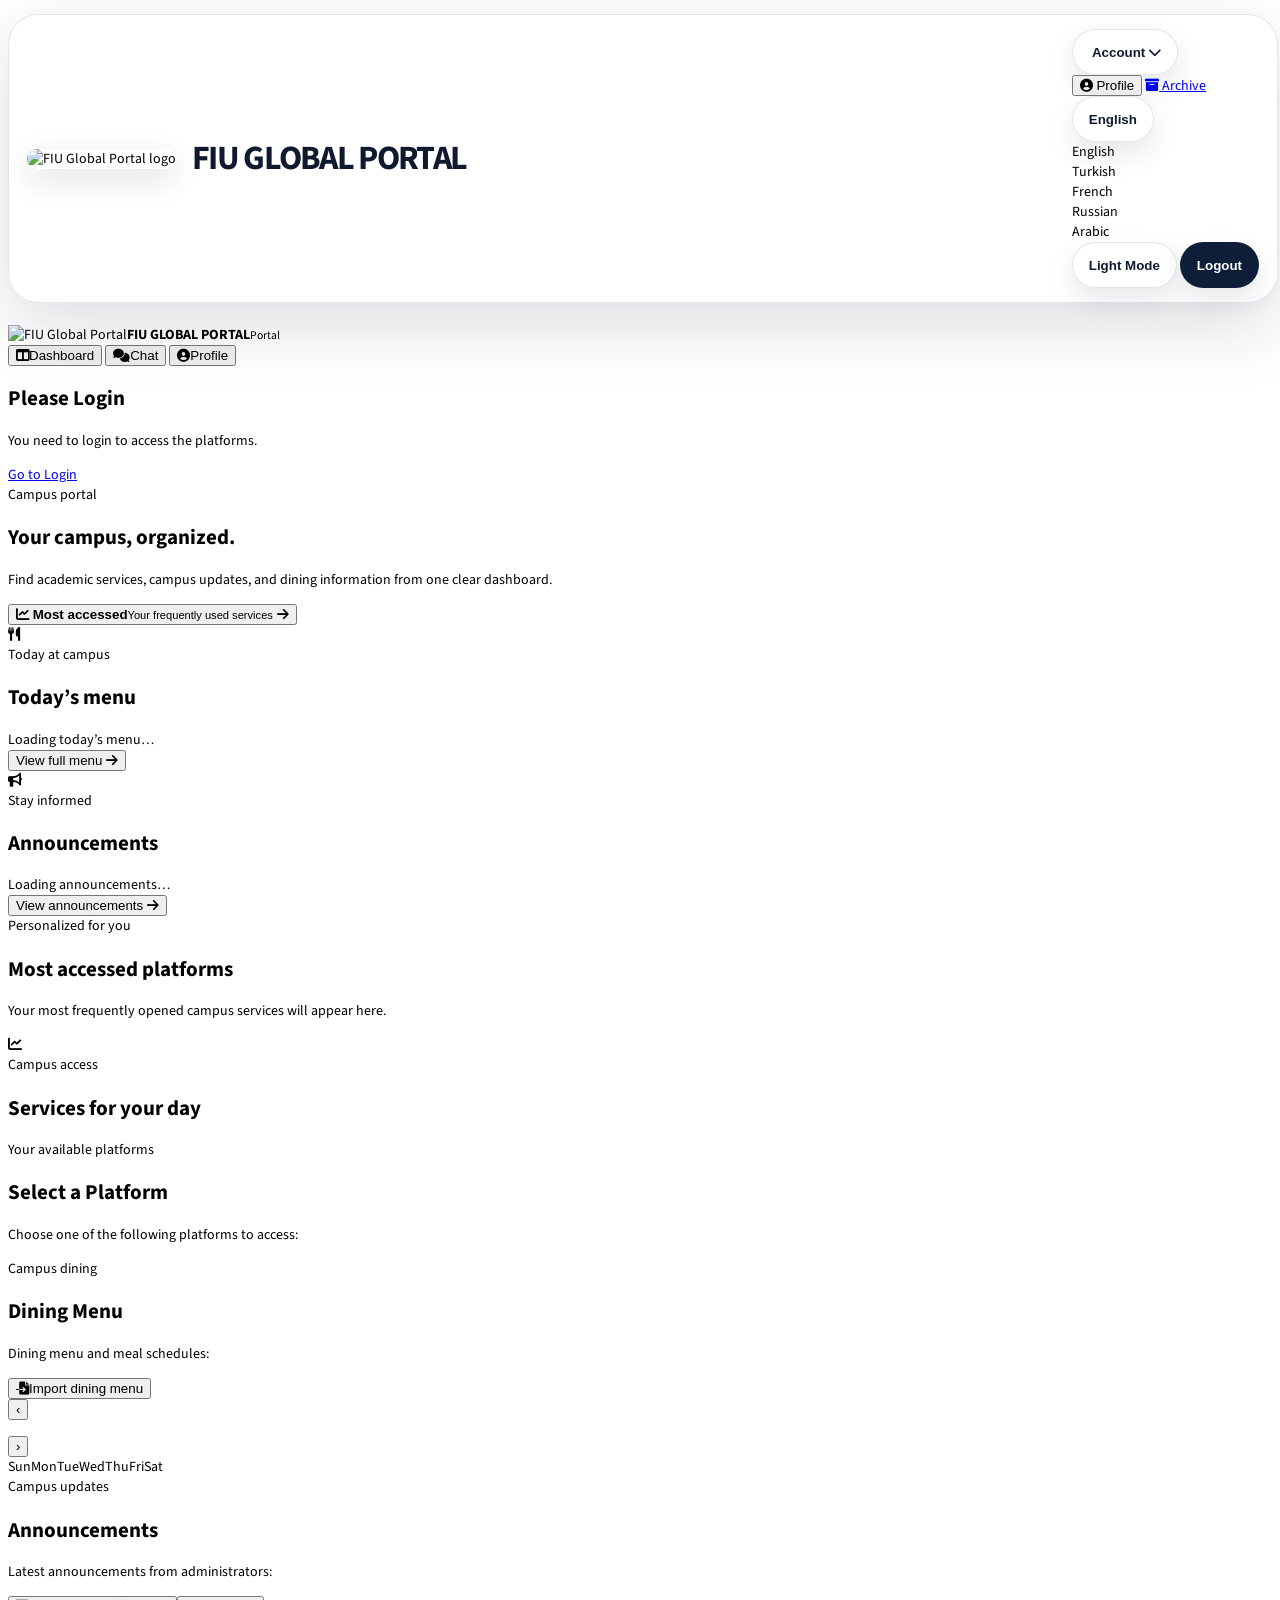
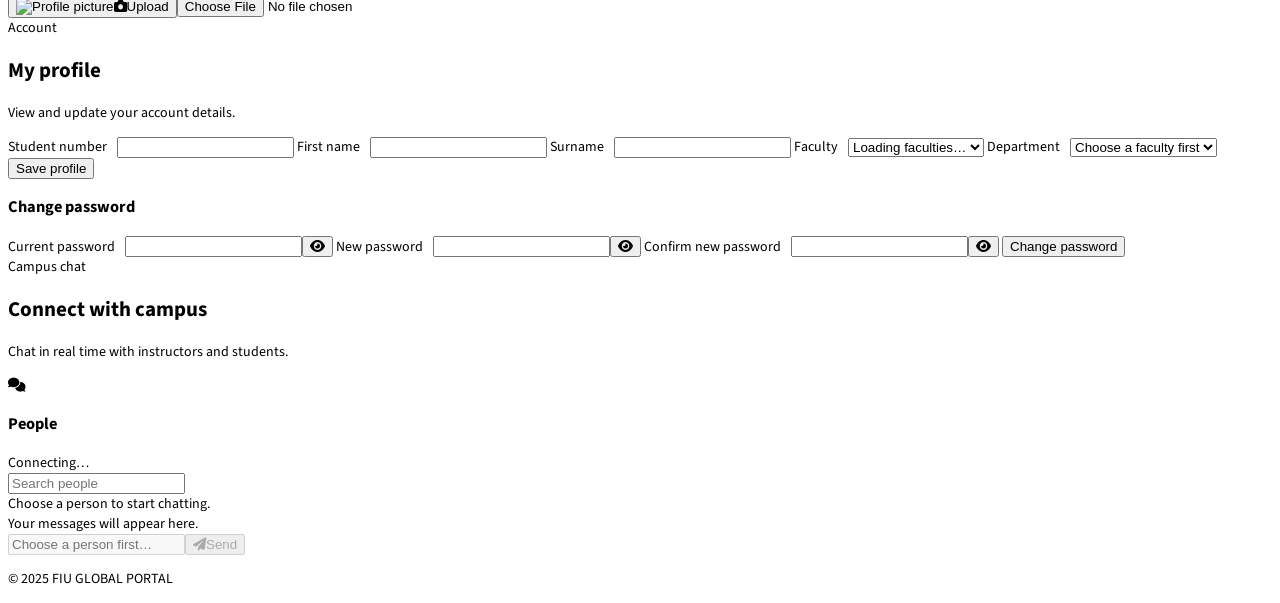
==== wwwroot/index.html @ 045e78ce "Initial public release" ====
<!DOCTYPE html>
<html lang="en">
<head>
    <meta charset="UTF-8">
    <meta name="viewport" content="width=device-width, initial-scale=1">
    <title>FIU GLOBAL PORTAL</title>
    <link rel="icon" type="image/png" href="/img/fiu9-mark2.png?v=1">
    <link rel="preconnect" href="https://fonts.googleapis.com">
    <link rel="preconnect" href="https://fonts.gstatic.com" crossorigin>
    <link href="https://fonts.googleapis.com/css2?family=Manrope:wght@500;600;700;800&family=Source+Sans+3:wght@400;500;600;700&display=swap" rel="stylesheet">
    <script>
        (() => {
            const path = window.location.pathname.toLowerCase().replace(/\/+$/, '');
            const match = path.match(/\/(?:student|instructor)_dashboard(?:\/([^/]+))?$/);
            document.documentElement.dataset.portalView = match?.[1] || 'dashboard';
        })();
    </script>
    <link rel="stylesheet" href="/css/styles.css?v=93">
    <link rel="stylesheet" href="/css/portal-theme.css?v=2">
    <link rel="stylesheet" href="/css/i18n.css?v=1">
    <link rel="stylesheet" href="https://cdnjs.cloudflare.com/ajax/libs/font-awesome/6.0.0/css/all.min.css">
    <style>
        body.user-portal { font-family: "Source Sans 3", "Segoe UI", sans-serif; font-size: 14px; }
        body.user-portal .fa,
        body.user-portal .fas,
        body.user-portal .fa-solid,
        body.user-portal .far,
        body.user-portal .fa-regular,
        body.user-portal .fab,
        body.user-portal .fa-brands {
            font-family: "Font Awesome 6 Free" !important;
        }
        body.user-portal .fab,
        body.user-portal .fa-brands { font-family: "Font Awesome 6 Brands" !important; }
        body.user-portal .fa,
        body.user-portal .fas,
        body.user-portal .fa-solid { font-weight: 900 !important; }
        body.user-portal .far,
        body.user-portal .fa-regular { font-weight: 400 !important; }
        .platform-section-group, .archive-container { display: grid; gap: 16px; }
        .platform-section-title { margin: 8px 0 0; color: #142850; }
        .platform-section-grid { display: grid; grid-template-columns: repeat(auto-fit, minmax(230px, 1fr)); gap: 16px; }
        .archive-block { display: grid; gap: 10px; }
        .archive-row { width: 100%; border: 1px solid rgba(20,40,80,.12); border-radius: 14px; background: rgba(255,255,255,.86); padding: 14px 16px; display: flex; justify-content: space-between; gap: 12px; text-align: left; color: inherit; }
        body.user-portal header {
            position: sticky;
            top: 14px;
            z-index: 40;
            width: min(1420px, calc(100% - 32px));
            margin: 14px auto 22px;
            padding: 14px 18px;
            border: 1px solid rgba(20,40,80,.12);
            border-radius: 30px;
            background: rgba(255,255,255,.84);
            box-shadow: 0 24px 70px rgba(15,30,56,.14);
            backdrop-filter: blur(18px);
            display: flex;
            align-items: center;
            gap: 16px;
        }
        body.user-portal .logo img { border-radius: 16px; box-shadow: 0 10px 30px rgba(15,30,56,.14); }
        body.user-portal .header-title-section { flex: 1; }
        body.user-portal .header-title-section h1 { margin: 0; font-size: clamp(22px, 3vw, 34px); letter-spacing: -.05em; color: #101a2f; }
        body.user-portal #username { color: #66728a; font-weight: 800; }
        body.user-portal .header-right { display: flex; align-items: center; gap: 12px; }
        body.user-portal .notification-btn,
        body.user-portal .user-dropdown-btn,
        body.user-portal .language-btn,
        body.user-portal .theme-btn,
        body.user-portal .btn-logout,
        body.user-portal #super-admin-entry {
            min-height: 46px;
            border-radius: 999px;
            border: 1px solid rgba(20,40,80,.12);
            padding: 0 16px;
            background: rgba(255,255,255,.76);
            color: #101a2f;
            font-weight: 900;
            box-shadow: 0 12px 28px rgba(15,30,56,.1);
        }
        body.user-portal input[type="checkbox"] { width: 18px; height: 18px; accent-color: #1c3c73; }
        body.user-portal label { display: inline-flex; align-items: center; gap: 10px; }
        body.user-portal .btn-logout { background: #0f1e38; color: #fff; }
        body.user-portal .user-dropdown-content { gap: 10px; }
        body.dark-mode.user-portal header { background: rgba(10,20,38,.86); border-color: rgba(255,255,255,.12); }
        body.dark-mode.user-portal,
        body.dark-mode.user-portal p,
        body.dark-mode.user-portal span,
        body.dark-mode.user-portal strong,
        body.dark-mode.user-portal small,
        body.dark-mode.user-portal h2,
        body.dark-mode.user-portal h3,
        body.dark-mode.user-portal h4,
        body.dark-mode.user-portal a,
        body.dark-mode.user-portal .header-title-section h1,
        body.dark-mode.user-portal .language-btn,
        body.dark-mode.user-portal .theme-btn,
        body.dark-mode.user-portal #super-admin-entry,
        body.dark-mode.user-portal .notification-btn { color: #eef4ff; background: rgba(255,255,255,.08); }
        @media (max-width: 860px) {
            body.user-portal header { position: static; flex-wrap: wrap; }
            body.user-portal .header-right,
            body.user-portal .user-dropdown-content { flex-wrap: wrap; justify-content: flex-start; }
        }
    </style>
    <link rel="stylesheet" href="/css/design-fixes.css?v=39">
    <link rel="stylesheet" href="/css/dashboard-refined.css?v=5">
    <link rel="stylesheet" href="/css/portal-upgrades.css?v=6">
    <!--<style>
    
     * Responsive mobile adjustments
     * Ensures all containers, cards, and buttons are full width and scrollable on mobile
     */
    @media (max-width: 600px) {
      html, body {
        width: 100% !important;
        min-width: 0 !important;
        max-width: 100% !important;
        height: auto !important;
        min-height: 100vh !important;
        overflow-x: hidden !important;
        overflow-y: auto !important;
      }
      .container, main, .section, .sections-container, .platforms-container, .right-side-container, .dining-menu-container, .announcements-container, .card, .dining-menu-card, .announcement-card, .notification-card, .btn, .btn-primary, .btn-logout, header, footer {
        width: 100% !important;
        min-width: 0 !important;
        max-width: 100% !important;
        box-sizing: border-box !important;
        margin: 0 !important;
        padding-left: 0 !important;
        padding-right: 0 !important;
        position: static !important;
        height: auto !important;
        overflow: visible !important;
      }
      /* Keep dropdowns anchored to their buttons on mobile */
      .user-dropdown { position: relative !important; }
      .user-dropdown-content {
        position: absolute !important;
        right: 0 !important;
        width: auto !important;
        min-width: 180px !important;
        max-width: 90vw !important;
      }
      .notification-dropdown { position: relative !important; }
      .notification-dropdown-content {
        position: absolute !important;
        right: 0 !important;
        width: auto !important;
        min-width: 280px !important;
        max-width: 90vw !important;
      }
      .btn, .btn-primary, .btn-logout {
        width: 100% !important;
        margin-bottom: 8px !important;
      }
      .sections-container, .platforms-container, .right-side-container {
        flex-direction: column !important;
        grid-template-columns: 1fr !important;
        gap: 10px !important;
      }
    }
    </style>-->
</head>
<body class="user-portal">
    <header>
        <div class="logo">
            <img src="/img/fiu9-mark2.png" alt="FIU Global Portal logo">
        </div>
        <div class="header-title-section">
            <h1>FIU GLOBAL PORTAL</h1>
            <div id="user-info">
                <span id="username"></span>
            </div>
        </div>
        <div class="header-right">
            <a id="super-admin-entry" class="btn topbar-pill super-admin-entry" href="/admin_dashboard" hidden aria-hidden="true">
                <i class="fas fa-shield-halved" aria-hidden="true"></i><span data-i18n="navigation.superAdmin">Super Admin</span>
            </a>
            <div class="user-dropdown">
                <button class="user-dropdown-btn" id="user-dropdown-btn" type="button" aria-haspopup="menu" aria-expanded="false" aria-controls="user-dropdown-content">
                    <img id="header-profile-avatar" class="header-profile-avatar" src="/img/fiu9-mark2.png" alt="">
                    <span id="header-profile-name">Account</span>
                    <i class="fas fa-chevron-down" aria-hidden="true"></i>
                </button>
                <div class="user-dropdown-content" id="user-dropdown-content" role="menu" aria-label="Account menu" data-i18n-aria-label="navigation.accountMenu">
                    <button id="profile-btn" class="btn topbar-pill" type="button" role="menuitem"><span class="fa fa-user-circle" aria-hidden="true"></span> <span data-i18n="navigation.profile">Profile</span></button>
                    <a id="archive-topbar-btn" class="btn topbar-pill archive-topbar-btn" href="/archive" role="menuitem">
                        <span class="fa fa-box-archive" aria-hidden="true"></span> <span data-i18n="navigation.archive">Archive</span>
                    </a>
                    <div class="language-switcher" role="none">
                        <button class="language-btn" id="language-btn" type="button" role="menuitem" aria-haspopup="true">
                            <span id="current-language">English</span>
                        </button>
                        <div class="language-dropdown" id="language-dropdown">
                            <div class="language-option" data-lang="en">English</div>
                            <div class="language-option" data-lang="tr">Turkish</div>
                            <div class="language-option" data-lang="fr">French</div>
                            <div class="language-option" data-lang="ru">Russian</div>
                            <div class="language-option" data-lang="ar">Arabic</div>
                        </div>
                    </div>
                    <button id="dark-mode-btn" class="theme-btn" type="button" role="menuitem">
                        <span id="current-theme" data-translate="light-mode">Light Mode</span>
                    </button>
                    <button id="logout-btn" class="btn btn-logout" type="button" role="menuitem" data-translate="logout">Logout</button>
                </div>
            </div>
        </div>
    </header>
    <div class="container portal-shell">
        <aside id="user-sidebar" class="user-sidebar" aria-label="Portal navigation" data-i18n-aria-label="navigation.portalNavigation">
            <div class="user-sidebar-brand"><img src="/img/fiu9-mark2.png" alt="FIU Global Portal"><span><strong>FIU GLOBAL PORTAL</strong><small id="user-sidebar-role" data-i18n="portal.portal">Portal</small></span></div>
            <nav id="user-sidebar-nav" class="user-sidebar-nav">
                <button type="button" class="active" data-user-view="dashboard"><i class="fas fa-table-columns"></i><span data-i18n="navigation.dashboard">Dashboard</span></button>
                <button type="button" data-user-view="chat"><i class="fas fa-comments"></i><span data-i18n="navigation.chat">Chat</span></button>
                <button type="button" data-user-view="profile"><i class="fas fa-user-circle"></i><span data-i18n="navigation.profile">Profile</span></button>
                <div id="user-sidebar-granted" class="user-sidebar-granted"></div>
            </nav>
        </aside>
        <main>
            <div id="login-section" class="section">
                <h2 data-translate="please-login">Please Login</h2>
                <p data-translate="need-login">You need to login to access the platforms.</p>
                <a href="/login.html" class="btn btn-primary" data-translate="go-to-login">Go to Login</a>
            </div>
            <div class="sections-container hidden" id="sections-container">
                <div class="dashboard-hero-grid">
                <section id="dashboard-overview" class="dashboard-overview" aria-labelledby="dashboard-overview-title">
                    <div class="dashboard-overview-copy">
                        <span class="eyebrow" data-i18n="portal.campusPortal">Campus portal</span>
                        <h2 id="dashboard-overview-title" data-i18n="portal.dashboardTitle">Your campus, organized.</h2>
                        <p data-i18n="portal.dashboardDescription">Find academic services, campus updates, and dining information from one clear dashboard.</p>
                    </div>
                    <div class="dashboard-overview-actions" aria-label="Dashboard shortcuts" data-i18n-aria-label="portal.dashboardShortcuts">
                        <button type="button" class="dashboard-overview-action" data-dashboard-jump="most-accessed-platforms-section" data-dashboard-section="platforms" id="most-accessed-shortcut">
                            <i class="fas fa-chart-line" aria-hidden="true"></i>
                            <span><strong data-i18n="platforms.mostAccessedShort">Most accessed</strong><small data-i18n="platforms.frequentlyUsed">Your frequently used services</small></span>
                            <i class="fas fa-arrow-right" aria-hidden="true"></i>
                        </button>
                    </div>
                </section>
                <section id="dashboard-focus-grid" class="dashboard-focus-grid" aria-label="Today's campus information" data-i18n-aria-label="portal.todayInformation">
                    <article id="dashboard-menu-card" class="dashboard-focus-card dashboard-focus-card-menu" data-dashboard-section="dining-menu">
                        <div class="dashboard-focus-card-heading">
                            <span class="dashboard-focus-icon" aria-hidden="true"><i class="fas fa-utensils"></i></span>
                            <div><span class="eyebrow" data-i18n="portal.todayAtCampus">Today at campus</span><h2 data-i18n="dining.todaysMenu">Today’s menu</h2></div>
                        </div>
                        <div id="dashboard-menu-summary" class="dashboard-focus-card-content" aria-live="polite" data-i18n="dining.loadingToday">Loading today’s menu…</div>
                        <button type="button" class="dashboard-focus-link" data-dashboard-jump="dining-menu-section"><span data-i18n="dining.viewFullMenu">View full menu</span> <i class="fas fa-arrow-right" aria-hidden="true"></i></button>
                    </article>
                    <article id="dashboard-announcements-card" class="dashboard-focus-card dashboard-focus-card-announcements" data-dashboard-section="announcements">
                        <div class="dashboard-focus-card-heading">
                            <span class="dashboard-focus-icon" aria-hidden="true"><i class="fas fa-bullhorn"></i></span>
                            <div><span class="eyebrow" data-i18n="announcements.stayInformed">Stay informed</span><h2 data-i18n="announcements.title">Announcements</h2></div>
                        </div>
                        <div id="dashboard-announcements-summary" class="dashboard-focus-card-content" aria-live="polite" data-i18n="announcements.loading">Loading announcements…</div>
                        <button type="button" class="dashboard-focus-link" data-dashboard-jump="announcements-section"><span data-i18n="announcements.view">View announcements</span> <i class="fas fa-arrow-right" aria-hidden="true"></i></button>
                    </article>
                </section>
                </div>
                <section id="most-accessed-platforms-section" class="most-accessed-platforms hidden" aria-labelledby="most-accessed-platforms-title" aria-live="polite">
                    <div class="most-accessed-platforms-heading">
                        <div><span class="eyebrow" data-i18n="platforms.personalized">Personalized for you</span><h2 id="most-accessed-platforms-title" data-i18n="platforms.mostAccessed">Most accessed platforms</h2><p id="most-accessed-platforms-copy" data-i18n="platforms.mostAccessedEmpty">Your most frequently opened campus services will appear here.</p></div>
                        <i class="fas fa-chart-line" aria-hidden="true"></i>
                    </div>
                    <div id="most-accessed-platforms-list" class="most-accessed-platforms-list"></div>
                </section>
                <div class="platforms-panel">
                    <div class="dashboard-section-heading">
                        <div>
                            <span class="eyebrow" data-i18n="platforms.campusAccess">Campus access</span>
                            <h2 data-i18n="platforms.servicesForDay">Services for your day</h2>
                        </div>
                        <span class="dashboard-section-note" data-i18n="platforms.available">Your available platforms</span>
                    </div>
                    <div id="platforms-section" class="section">
                    <h2 data-translate="select-platform">Select a Platform</h2>
                    <p data-translate="choose-platform">Choose one of the following platforms to access:</p>
                    <!-- Add notifications container for login errors/warnings -->
                    <div id="login-notifications" class="login-notifications"></div>
                    <div class="platforms-container">
                        <!-- Platforms will be loaded dynamically from API -->
                    </div>
                    </div>
                </div>

            </div>
            <section id="dining-menu-section" class="section dining-menu-page hidden" aria-labelledby="dining-menu-title">
                <div class="page-heading-row"><div><span class="eyebrow" data-i18n="dining.campusDining">Campus dining</span><h2 id="dining-menu-title" data-translate="dining-menu">Dining Menu</h2><p data-translate="dining-menu-description">Dining menu and meal schedules:</p></div><div id="dining-menu-import-actions" class="dining-menu-import-actions hidden"><button type="button" class="btn btn-primary" id="dining-menu-import-btn"><i class="fas fa-file-import" aria-hidden="true"></i><span data-i18n="dining.import">Import dining menu</span></button><input id="dining-menu-import-file" type="file" accept=".csv,.xlsx" hidden><small id="dining-menu-import-status" aria-live="polite"></small></div></div>
                <div class="dining-calendar" id="dining-calendar">
                    <div class="dining-calendar-toolbar">
                        <button type="button" class="dining-calendar-nav" id="dining-calendar-prev" aria-label="Previous month" data-i18n-aria-label="dining.previousMonth">‹</button>
                        <h3 id="dining-calendar-month" aria-live="polite"></h3>
                        <button type="button" class="dining-calendar-nav" id="dining-calendar-next" aria-label="Next month" data-i18n-aria-label="dining.nextMonth">›</button>
                    </div>
                    <div class="dining-calendar-weekdays" aria-hidden="true"><span data-i18n="weekday.sun.short">Sun</span><span data-i18n="weekday.mon.short">Mon</span><span data-i18n="weekday.tue.short">Tue</span><span data-i18n="weekday.wed.short">Wed</span><span data-i18n="weekday.thu.short">Thu</span><span data-i18n="weekday.fri.short">Fri</span><span data-i18n="weekday.sat.short">Sat</span></div>
                    <div class="dining-calendar-grid" id="dining-calendar-grid" aria-live="polite"></div>
                </div>
            </section>
            <section id="announcements-section" class="section announcements-page hidden" aria-labelledby="announcements-title">
                <div class="page-heading-row"><div><span class="eyebrow" data-i18n="announcements.campusUpdates">Campus updates</span><h2 id="announcements-title" data-translate="announcements">Announcements</h2><p data-translate="announcements-description">Latest announcements from administrators:</p></div></div>
                <div class="announcements-container">
                    <button class="announcements-nav prev" id="announcements-prev-btn" style="display: none;">‹</button>
                    <button class="announcements-nav next" id="announcements-next-btn" style="display: none;">›</button>
                    <div class="announcements-slider" id="announcements-slider"></div>
                    <div class="announcements-dots" id="announcements-dots"></div>
                </div>
            </section>
            <section id="profile-section" class="section user-profile-page hidden" aria-labelledby="profile-page-title">
                <div class="profile-page-heading"><button type="button" id="profile-page-picture-trigger" class="profile-page-picture-button" aria-label="Upload profile picture" title="Upload profile picture" data-i18n-aria-label="profile.uploadPicture" data-i18n-title="profile.uploadPicture"><img id="profile-page-picture-preview" src="/img/fiu9-mark2.png" alt="Profile picture" data-i18n-alt="profile.picture"><span class="profile-page-picture-overlay"><i class="fas fa-camera" aria-hidden="true"></i><span data-i18n="common.upload">Upload</span></span></button><input id="profile-page-picture-file" class="profile-page-picture-input" name="file" type="file" accept="image/jpeg,image/png,image/webp,image/gif"><div><span class="eyebrow" data-i18n="profile.account">Account</span><h2 id="profile-page-title" data-i18n="profile.myProfile">My profile</h2><p data-i18n="profile.description">View and update your account details.</p></div></div>
                <form id="profile-page-form" class="profile-page-form">
                    <label><span data-i18n="profile.studentNumber">Student number</span><input id="profile-page-student_number" name="student_number" readonly></label>
                    <label><span data-i18n="profile.firstName">First name</span><input id="profile-page-first_name" name="first_name"></label>
                    <label><span data-i18n="profile.surname">Surname</span><input id="profile-page-last_name" name="last_name"></label>
                    <label><span data-i18n="profile.faculty">Faculty</span><select id="profile-page-faculty" name="faculty" autocomplete="organization"><option value="" data-i18n="profile.loadingFaculties">Loading faculties…</option></select></label>
                    <label><span data-i18n="profile.department">Department</span><select id="profile-page-department" name="department"><option value="" data-i18n="profile.chooseFaculty">Choose a faculty first</option></select></label>
                    <button class="btn btn-primary" type="submit" data-i18n="profile.save">Save profile</button>
                </form>
                <div class="profile-page-password">
                    <h3 data-i18n="profile.changePassword">Change password</h3>
                    <form id="profile-page-password-form" class="profile-page-form">
                        <label><span data-i18n="profile.currentPassword">Current password</span><span class="password-field"><input id="profile-current-password" name="current_password" type="password" autocomplete="current-password" required><button type="button" class="password-visibility-toggle" data-password-toggle="profile-current-password" aria-controls="profile-current-password" aria-label="Show current password" aria-pressed="false" data-i18n-aria-label="profile.showCurrentPassword"><i class="fas fa-eye" aria-hidden="true"></i></button></span></label>
                        <label><span data-i18n="profile.newPassword">New password</span><span class="password-field"><input id="profile-new-password" name="new_password" type="password" autocomplete="new-password" minlength="8" required><button type="button" class="password-visibility-toggle" data-password-toggle="profile-new-password" aria-controls="profile-new-password" aria-label="Show new password" aria-pressed="false" data-i18n-aria-label="profile.showNewPassword"><i class="fas fa-eye" aria-hidden="true"></i></button></span></label>
                        <label><span data-i18n="profile.confirmNewPassword">Confirm new password</span><span class="password-field"><input id="profile-confirm-password" name="confirm_password" type="password" autocomplete="new-password" minlength="8" required><button type="button" class="password-visibility-toggle" data-password-toggle="profile-confirm-password" aria-controls="profile-confirm-password" aria-label="Show confirmed password" aria-pressed="false" data-i18n-aria-label="profile.showConfirmedPassword"><i class="fas fa-eye" aria-hidden="true"></i></button></span></label>
                        <button class="btn" type="submit" data-i18n="profile.changePassword">Change password</button>
                    </form>
                </div>
                <div id="profile-page-feedback" aria-live="polite"></div>
            </section>
            <section id="chat-section" class="section user-chat-section hidden" aria-labelledby="chat-title">
                <div class="chat-heading"><div><span class="eyebrow" data-i18n="chat.campusChat">Campus chat</span><h2 id="chat-title" data-i18n="chat.connect">Connect with campus</h2><p data-i18n="chat.description">Chat in real time with instructors and students.</p></div><i class="fas fa-comments"></i></div>
                <div class="chat-layout">
                    <aside class="chat-contacts" aria-label="People" data-i18n-aria-label="chat.people"><div class="chat-contacts-heading"><h3 data-i18n="chat.people">People</h3><span id="chat-connection-status" data-i18n="chat.connecting">Connecting…</span></div><input id="chat-contact-search" type="search" placeholder="Search people" aria-label="Search people" data-i18n-placeholder="chat.searchPeople" data-i18n-aria-label="chat.searchPeople"><div id="chat-contacts-list" class="chat-contacts-list"></div></aside>
                    <div class="chat-conversation"><div id="chat-active-contact" class="chat-active-contact"><span class="chat-empty-state" data-i18n="chat.choosePerson">Choose a person to start chatting.</span></div><div id="campus-chat-messages" class="campus-chat-messages" aria-live="polite"><div class="chat-empty-state" data-i18n="chat.messagesAppear">Your messages will appear here.</div></div><form id="campus-chat-form" class="campus-chat-form"><label class="sr-only" for="campus-chat-input" data-i18n="chat.message">Message</label><input id="campus-chat-input" maxlength="2000" placeholder="Choose a person first…" autocomplete="off" required disabled data-i18n-placeholder="chat.choosePersonFirst"><button type="submit" class="btn btn-primary" disabled><i class="fas fa-paper-plane"></i><span data-i18n="chat.send">Send</span></button></form></div>
                </div>
            </section>
        </main>

        <footer>
            <p>&copy; 2025 FIU GLOBAL PORTAL</p>
        </footer>
    </div>

    <!-- LMS Sub-Platforms Modal -->
    <div id="lms-modal" class="modal" style="display:none; position:fixed; inset:0; background:rgba(0,0,0,0.5); z-index:9999; align-items:center; justify-content:center;">
        <div class="modal-content" style="background:#fff; border-radius:8px; max-width:600px; width:90%; max-height:80vh; margin:40px auto; padding:32px; position:relative; display:flex; flex-direction:column;">
            <button id="close-lms-modal" style="position:absolute; top:12px; right:16px; font-size:24px; background:none; border:none; cursor:pointer;">&times;</button>
            <h2 style="margin-bottom:24px; flex-shrink:0;" data-i18n="platforms.lmsModules">LMS Faculties / Modules</h2>
            <div id="lms-subplatforms-list" style="flex:1; overflow-y:auto; padding-right:8px;">
                <!-- Sub-platforms will be loaded here -->
            </div>
        </div>
    </div>

    <!-- Config / env-style settings (must load before other JS) -->
    <script src="/js/config.js?v=1"></script>
    <script src="/js/language.js?v=14"></script>
    <script src="/js/portal-i18n-catalog.js?v=1"></script>
    <script src="/js/main.js?v=54"></script>
    <script src="/js/user_admin_link.js?v=3"></script>
    <script src="/js/tour.js?v=13"></script>
    <script src="/js/login.js?v=9"></script>
    <script src="/js/scroll-animations.js?v=1"></script>
</body>
</html>
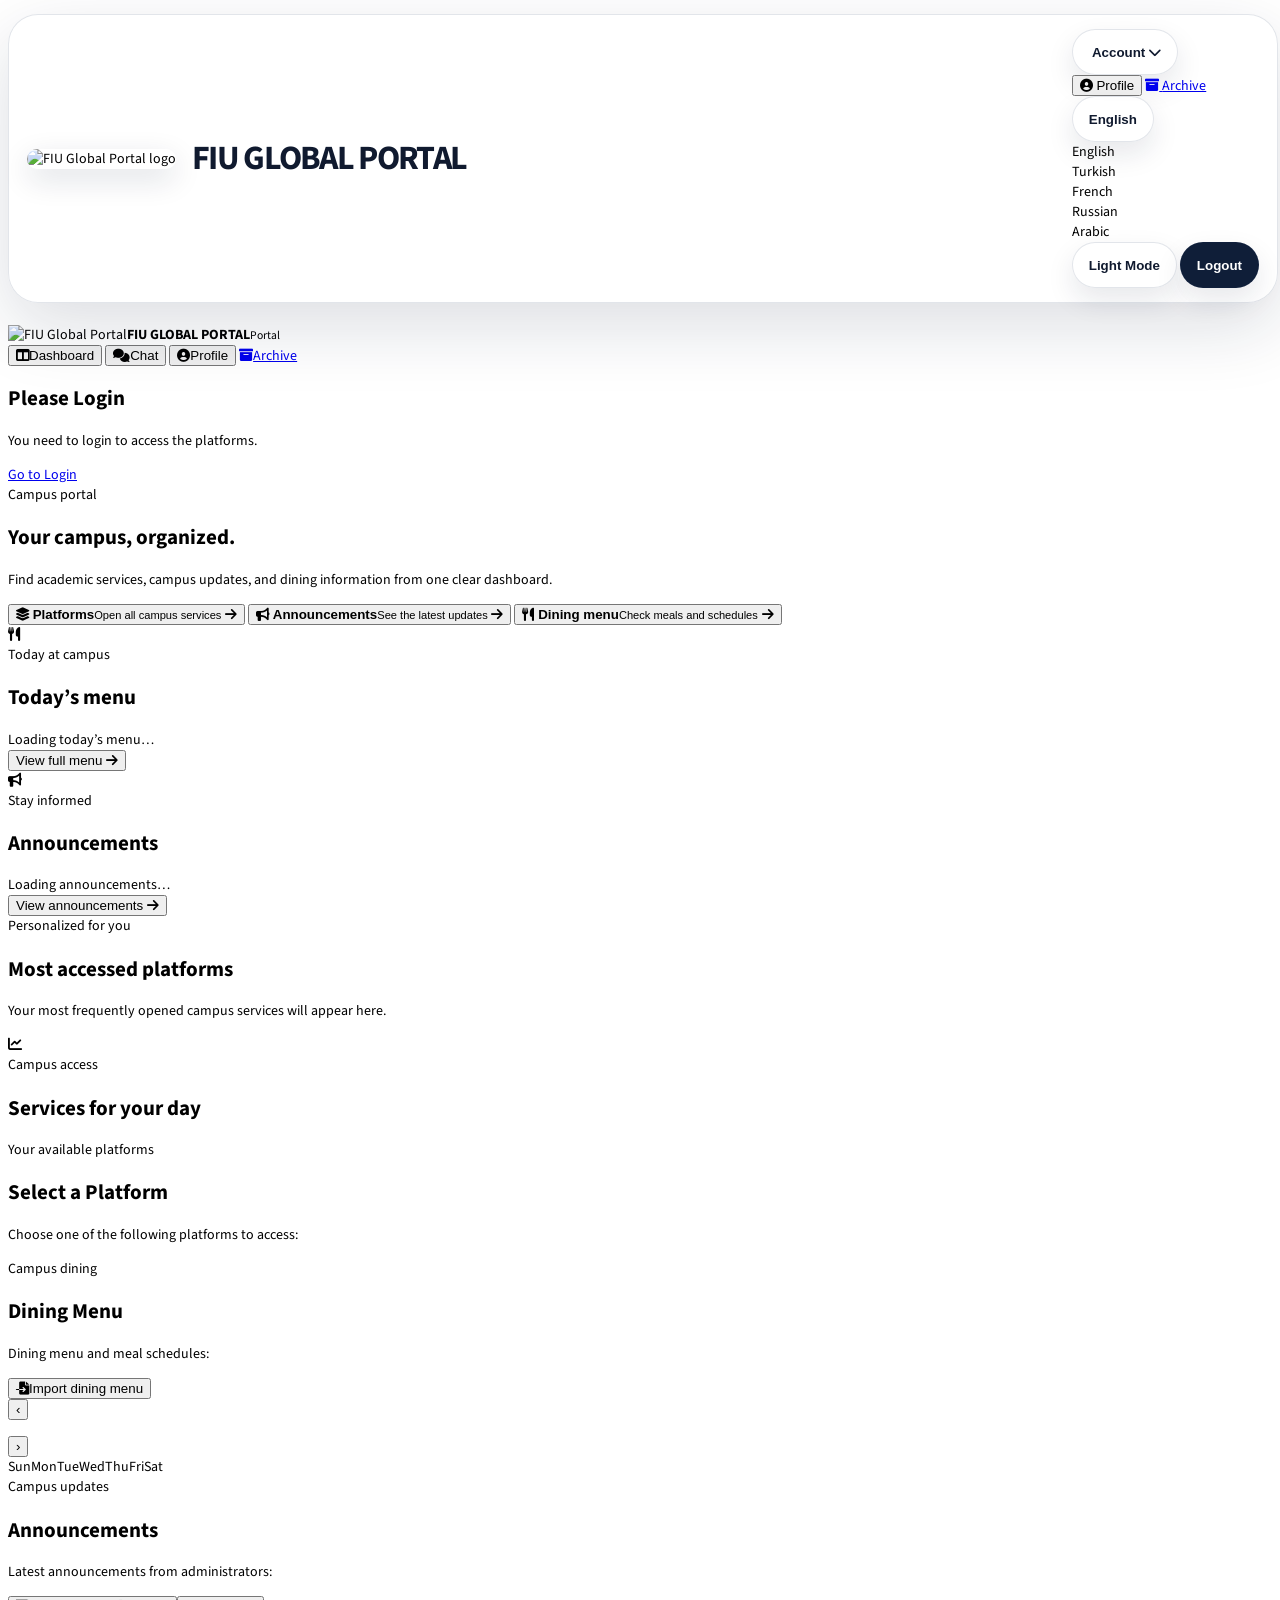
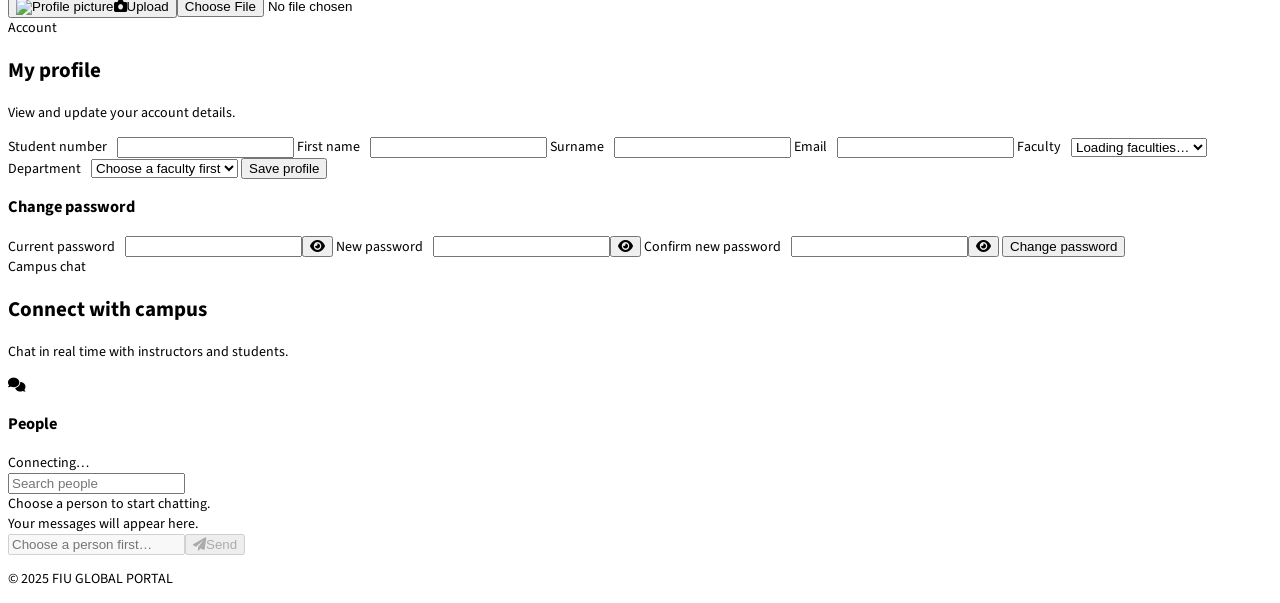
==== commit a4ce4905: "Implement portal security, notifications, and directory setup" ====
--- a/wwwroot/index.html
+++ b/wwwroot/index.html
@@ -18,6 +18,7 @@
     <link rel="stylesheet" href="/css/styles.css?v=93">
     <link rel="stylesheet" href="/css/portal-theme.css?v=2">
     <link rel="stylesheet" href="/css/i18n.css?v=1">
+    <link rel="stylesheet" href="/css/session-timeout.css?v=1">
     <link rel="stylesheet" href="https://cdnjs.cloudflare.com/ajax/libs/font-awesome/6.0.0/css/all.min.css">
     <style>
         body.user-portal { font-family: "Source Sans 3", "Segoe UI", sans-serif; font-size: 14px; }
@@ -105,7 +106,7 @@
     </style>
     <link rel="stylesheet" href="/css/design-fixes.css?v=39">
     <link rel="stylesheet" href="/css/dashboard-refined.css?v=5">
-    <link rel="stylesheet" href="/css/portal-upgrades.css?v=6">
+    <link rel="stylesheet" href="/css/portal-upgrades.css?v=13">
     <!--<style>
     
      * Responsive mobile adjustments
@@ -215,6 +216,7 @@
                 <button type="button" class="active" data-user-view="dashboard"><i class="fas fa-table-columns"></i><span data-i18n="navigation.dashboard">Dashboard</span></button>
                 <button type="button" data-user-view="chat"><i class="fas fa-comments"></i><span data-i18n="navigation.chat">Chat</span></button>
                 <button type="button" data-user-view="profile"><i class="fas fa-user-circle"></i><span data-i18n="navigation.profile">Profile</span></button>
+                <a class="user-sidebar-link" href="/archive"><i class="fas fa-box-archive"></i><span data-i18n="navigation.archive">Archive</span></a>
                 <div id="user-sidebar-granted" class="user-sidebar-granted"></div>
             </nav>
         </aside>
@@ -233,9 +235,19 @@
                         <p data-i18n="portal.dashboardDescription">Find academic services, campus updates, and dining information from one clear dashboard.</p>
                     </div>
                     <div class="dashboard-overview-actions" aria-label="Dashboard shortcuts" data-i18n-aria-label="portal.dashboardShortcuts">
-                        <button type="button" class="dashboard-overview-action" data-dashboard-jump="most-accessed-platforms-section" data-dashboard-section="platforms" id="most-accessed-shortcut">
-                            <i class="fas fa-chart-line" aria-hidden="true"></i>
-                            <span><strong data-i18n="platforms.mostAccessedShort">Most accessed</strong><small data-i18n="platforms.frequentlyUsed">Your frequently used services</small></span>
+                        <button type="button" class="dashboard-overview-action" data-dashboard-jump="platforms-section" data-dashboard-section="platforms">
+                            <i class="fas fa-layer-group" aria-hidden="true"></i>
+                            <span><strong>Platforms</strong><small>Open all campus services</small></span>
+                            <i class="fas fa-arrow-right" aria-hidden="true"></i>
+                        </button>
+                        <button type="button" class="dashboard-overview-action" data-dashboard-jump="announcements-section" data-dashboard-section="announcements">
+                            <i class="fas fa-bullhorn" aria-hidden="true"></i>
+                            <span><strong>Announcements</strong><small>See the latest updates</small></span>
+                            <i class="fas fa-arrow-right" aria-hidden="true"></i>
+                        </button>
+                        <button type="button" class="dashboard-overview-action" data-dashboard-jump="dining-menu-section" data-dashboard-section="dining-menu">
+                            <i class="fas fa-utensils" aria-hidden="true"></i>
+                            <span><strong>Dining menu</strong><small>Check meals and schedules</small></span>
                             <i class="fas fa-arrow-right" aria-hidden="true"></i>
                         </button>
                     </div>
@@ -313,6 +325,7 @@
                     <label><span data-i18n="profile.studentNumber">Student number</span><input id="profile-page-student_number" name="student_number" readonly></label>
                     <label><span data-i18n="profile.firstName">First name</span><input id="profile-page-first_name" name="first_name"></label>
                     <label><span data-i18n="profile.surname">Surname</span><input id="profile-page-last_name" name="last_name"></label>
+                    <label><span>Email</span><input id="profile-page-email" name="email" type="email" inputmode="email" autocomplete="email" pattern="^[^@\s]+@final\.edu\.tr$" title="Use your @final.edu.tr email address" required></label>
                     <label><span data-i18n="profile.faculty">Faculty</span><select id="profile-page-faculty" name="faculty" autocomplete="organization"><option value="" data-i18n="profile.loadingFaculties">Loading faculties…</option></select></label>
                     <label><span data-i18n="profile.department">Department</span><select id="profile-page-department" name="department"><option value="" data-i18n="profile.chooseFaculty">Choose a faculty first</option></select></label>
                     <button class="btn btn-primary" type="submit" data-i18n="profile.save">Save profile</button>
@@ -355,9 +368,10 @@
 
     <!-- Config / env-style settings (must load before other JS) -->
     <script src="/js/config.js?v=1"></script>
-    <script src="/js/language.js?v=14"></script>
+    <script src="/js/language.js?v=15"></script>
     <script src="/js/portal-i18n-catalog.js?v=1"></script>
-    <script src="/js/main.js?v=54"></script>
+    <script src="/js/session-timeout.js?v=1"></script>
+    <script src="/js/main.js?v=57"></script>
     <script src="/js/user_admin_link.js?v=3"></script>
     <script src="/js/tour.js?v=13"></script>
     <script src="/js/login.js?v=9"></script>
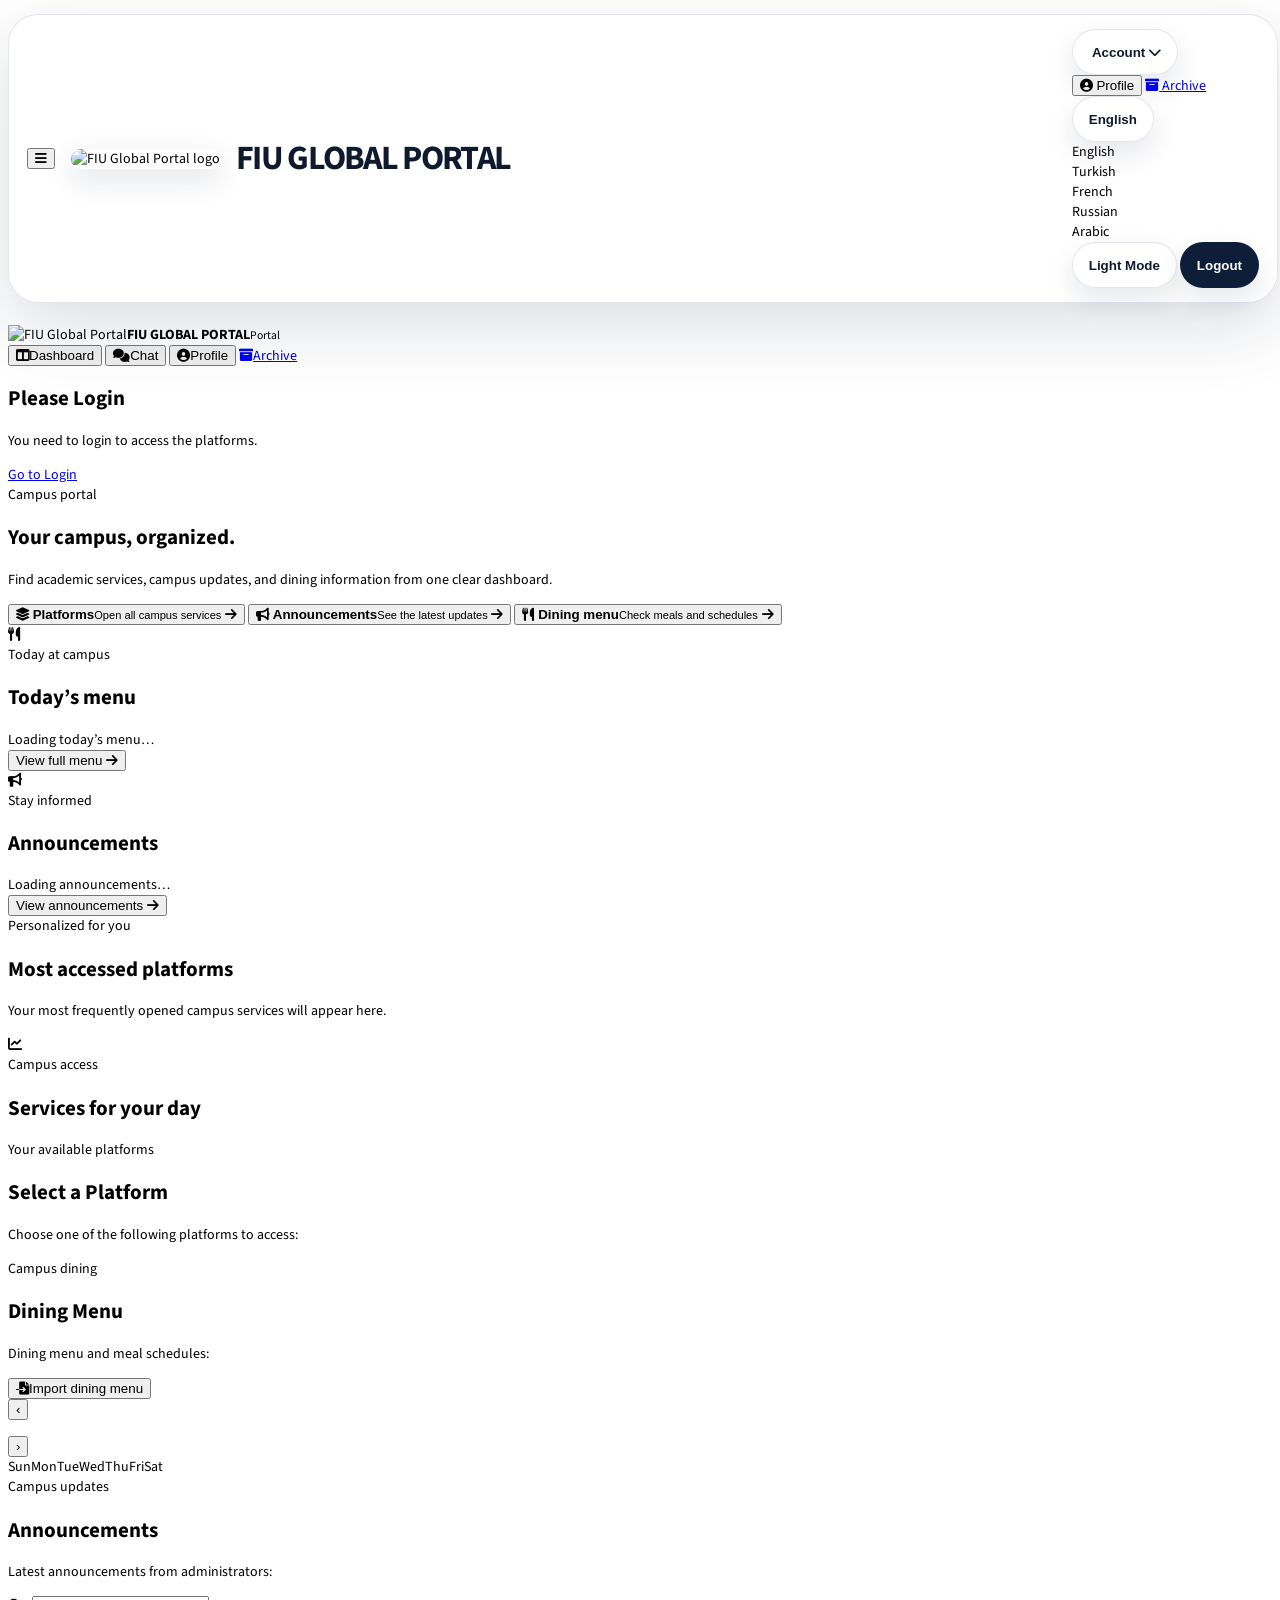
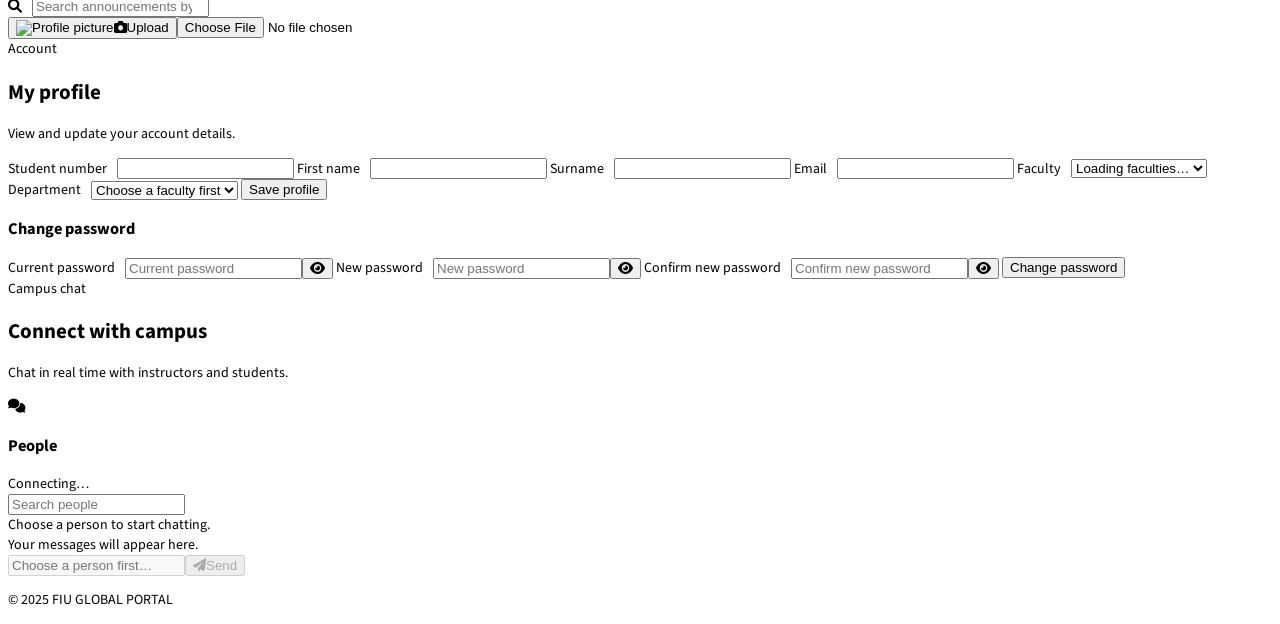
==== commit 28b5ed12: "Update portal dashboards and navigation" ====
--- a/wwwroot/index.html
+++ b/wwwroot/index.html
@@ -106,7 +106,7 @@
     </style>
     <link rel="stylesheet" href="/css/design-fixes.css?v=39">
     <link rel="stylesheet" href="/css/dashboard-refined.css?v=5">
-    <link rel="stylesheet" href="/css/portal-upgrades.css?v=13">
+    <link rel="stylesheet" href="/css/portal-upgrades.css?v=20">
     <!--<style>
     
      * Responsive mobile adjustments
@@ -165,6 +165,10 @@
 </head>
 <body class="user-portal">
     <header>
+        <button id="mobile-section-menu-btn" class="mobile-section-menu-btn" type="button" aria-label="Open sections menu" aria-controls="mobile-section-drawer" aria-expanded="false">
+            <i class="fas fa-bars" aria-hidden="true"></i>
+            <span class="sr-only">Open sections menu</span>
+        </button>
         <div class="logo">
             <img src="/img/fiu9-mark2.png" alt="FIU Global Portal logo">
         </div>
@@ -213,11 +217,24 @@
         <aside id="user-sidebar" class="user-sidebar" aria-label="Portal navigation" data-i18n-aria-label="navigation.portalNavigation">
             <div class="user-sidebar-brand"><img src="/img/fiu9-mark2.png" alt="FIU Global Portal"><span><strong>FIU GLOBAL PORTAL</strong><small id="user-sidebar-role" data-i18n="portal.portal">Portal</small></span></div>
             <nav id="user-sidebar-nav" class="user-sidebar-nav">
-                <button type="button" class="active" data-user-view="dashboard"><i class="fas fa-table-columns"></i><span data-i18n="navigation.dashboard">Dashboard</span></button>
-                <button type="button" data-user-view="chat"><i class="fas fa-comments"></i><span data-i18n="navigation.chat">Chat</span></button>
-                <button type="button" data-user-view="profile"><i class="fas fa-user-circle"></i><span data-i18n="navigation.profile">Profile</span></button>
-                <a class="user-sidebar-link" href="/archive"><i class="fas fa-box-archive"></i><span data-i18n="navigation.archive">Archive</span></a>
+                <button type="button" class="active" data-user-view="dashboard" aria-label="Dashboard" data-i18n-aria-label="navigation.dashboard"><i class="fas fa-table-columns" aria-hidden="true"></i><span data-i18n="navigation.dashboard">Dashboard</span></button>
+                <button type="button" data-user-view="chat" aria-label="Chat" data-i18n-aria-label="navigation.chat"><i class="fas fa-comments" aria-hidden="true"></i><span data-i18n="navigation.chat">Chat</span></button>
+                <button type="button" data-user-view="profile" aria-label="Profile" data-i18n-aria-label="navigation.profile"><i class="fas fa-user-circle" aria-hidden="true"></i><span data-i18n="navigation.profile">Profile</span></button>
+                <a class="user-sidebar-link" href="/archive" aria-label="Archive"><i class="fas fa-box-archive" aria-hidden="true"></i><span data-i18n="navigation.archive">Archive</span></a>
                 <div id="user-sidebar-granted" class="user-sidebar-granted"></div>
+            </nav>
+        </aside>
+        <button id="mobile-section-drawer-backdrop" class="mobile-section-drawer-backdrop" type="button" aria-label="Close sections menu" hidden></button>
+        <aside id="mobile-section-drawer" class="mobile-section-drawer" aria-label="Additional portal sections" hidden>
+            <div class="mobile-section-drawer-header">
+                <div><span class="eyebrow">Campus portal</span><strong>More sections</strong></div>
+                <button id="mobile-section-drawer-close" class="mobile-section-drawer-close" type="button" aria-label="Close sections menu">
+                    <i class="fas fa-xmark" aria-hidden="true"></i>
+                </button>
+            </div>
+            <nav id="mobile-section-nav" class="mobile-section-nav">
+                <a class="user-sidebar-link mobile-section-entry" href="/archive" aria-label="Archive"><i class="fas fa-box-archive" aria-hidden="true"></i><span data-i18n="navigation.archive">Archive</span></a>
+                <div id="mobile-sidebar-granted" class="mobile-sidebar-granted"></div>
             </nav>
         </aside>
         <main>
@@ -313,10 +330,19 @@
             <section id="announcements-section" class="section announcements-page hidden" aria-labelledby="announcements-title">
                 <div class="page-heading-row"><div><span class="eyebrow" data-i18n="announcements.campusUpdates">Campus updates</span><h2 id="announcements-title" data-translate="announcements">Announcements</h2><p data-translate="announcements-description">Latest announcements from administrators:</p></div></div>
                 <div class="announcements-container">
-                    <button class="announcements-nav prev" id="announcements-prev-btn" style="display: none;">‹</button>
-                    <button class="announcements-nav next" id="announcements-next-btn" style="display: none;">›</button>
-                    <div class="announcements-slider" id="announcements-slider"></div>
-                    <div class="announcements-dots" id="announcements-dots"></div>
+                    <div class="announcements-tools">
+                        <label class="announcement-search" for="announcements-search">
+                            <i class="fas fa-magnifying-glass" aria-hidden="true"></i>
+                            <input id="announcements-search" type="search" autocomplete="off" aria-label="Search announcements by title, message, or date" data-i18n-placeholder="archive.searchAnnouncements" placeholder="Search announcements by title, message, or date" data-i18n-aria-label="archive.searchAnnouncements" aria-controls="announcements-list">
+                        </label>
+                        <p id="announcements-results" class="announcements-results" role="status" aria-live="polite" hidden></p>
+                    </div>
+                    <div class="announcements-list" id="announcements-list" role="list" aria-live="polite"></div>
+                    <nav id="announcements-pagination" class="announcement-pagination" aria-label="Announcement pages" hidden>
+                        <button id="announcements-page-prev" type="button" class="btn btn-secondary" data-i18n="common.previous">Previous</button>
+                        <span id="announcements-page-status" aria-live="polite"></span>
+                        <button id="announcements-page-next" type="button" class="btn btn-secondary" data-i18n="common.next">Next</button>
+                    </nav>
                 </div>
             </section>
             <section id="profile-section" class="section user-profile-page hidden" aria-labelledby="profile-page-title">
@@ -333,9 +359,9 @@
                 <div class="profile-page-password">
                     <h3 data-i18n="profile.changePassword">Change password</h3>
                     <form id="profile-page-password-form" class="profile-page-form">
-                        <label><span data-i18n="profile.currentPassword">Current password</span><span class="password-field"><input id="profile-current-password" name="current_password" type="password" autocomplete="current-password" required><button type="button" class="password-visibility-toggle" data-password-toggle="profile-current-password" aria-controls="profile-current-password" aria-label="Show current password" aria-pressed="false" data-i18n-aria-label="profile.showCurrentPassword"><i class="fas fa-eye" aria-hidden="true"></i></button></span></label>
-                        <label><span data-i18n="profile.newPassword">New password</span><span class="password-field"><input id="profile-new-password" name="new_password" type="password" autocomplete="new-password" minlength="8" required><button type="button" class="password-visibility-toggle" data-password-toggle="profile-new-password" aria-controls="profile-new-password" aria-label="Show new password" aria-pressed="false" data-i18n-aria-label="profile.showNewPassword"><i class="fas fa-eye" aria-hidden="true"></i></button></span></label>
-                        <label><span data-i18n="profile.confirmNewPassword">Confirm new password</span><span class="password-field"><input id="profile-confirm-password" name="confirm_password" type="password" autocomplete="new-password" minlength="8" required><button type="button" class="password-visibility-toggle" data-password-toggle="profile-confirm-password" aria-controls="profile-confirm-password" aria-label="Show confirmed password" aria-pressed="false" data-i18n-aria-label="profile.showConfirmedPassword"><i class="fas fa-eye" aria-hidden="true"></i></button></span></label>
+                        <label><span data-i18n="profile.currentPassword">Current password</span><span class="password-field"><input id="profile-current-password" name="current_password" type="password" placeholder="Current password" data-i18n-placeholder="profile.currentPassword" autocomplete="current-password" required><button type="button" class="password-visibility-toggle" data-password-toggle="profile-current-password" aria-controls="profile-current-password" aria-label="Show current password" aria-pressed="false" data-i18n-aria-label="profile.showCurrentPassword"><i class="fas fa-eye" aria-hidden="true"></i></button></span></label>
+                        <label><span data-i18n="profile.newPassword">New password</span><span class="password-field"><input id="profile-new-password" name="new_password" type="password" placeholder="New password" data-i18n-placeholder="profile.newPassword" autocomplete="new-password" minlength="8" required><button type="button" class="password-visibility-toggle" data-password-toggle="profile-new-password" aria-controls="profile-new-password" aria-label="Show new password" aria-pressed="false" data-i18n-aria-label="profile.showNewPassword"><i class="fas fa-eye" aria-hidden="true"></i></button></span></label>
+                        <label><span data-i18n="profile.confirmNewPassword">Confirm new password</span><span class="password-field"><input id="profile-confirm-password" name="confirm_password" type="password" placeholder="Confirm new password" data-i18n-placeholder="profile.confirmNewPassword" autocomplete="new-password" minlength="8" required><button type="button" class="password-visibility-toggle" data-password-toggle="profile-confirm-password" aria-controls="profile-confirm-password" aria-label="Show confirmed password" aria-pressed="false" data-i18n-aria-label="profile.showConfirmedPassword"><i class="fas fa-eye" aria-hidden="true"></i></button></span></label>
                         <button class="btn" type="submit" data-i18n="profile.changePassword">Change password</button>
                     </form>
                 </div>
@@ -369,9 +395,9 @@
     <!-- Config / env-style settings (must load before other JS) -->
     <script src="/js/config.js?v=1"></script>
     <script src="/js/language.js?v=15"></script>
-    <script src="/js/portal-i18n-catalog.js?v=1"></script>
+    <script src="/js/portal-i18n-catalog.js?v=2"></script>
     <script src="/js/session-timeout.js?v=1"></script>
-    <script src="/js/main.js?v=57"></script>
+    <script src="/js/main.js?v=60"></script>
     <script src="/js/user_admin_link.js?v=3"></script>
     <script src="/js/tour.js?v=13"></script>
     <script src="/js/login.js?v=9"></script>
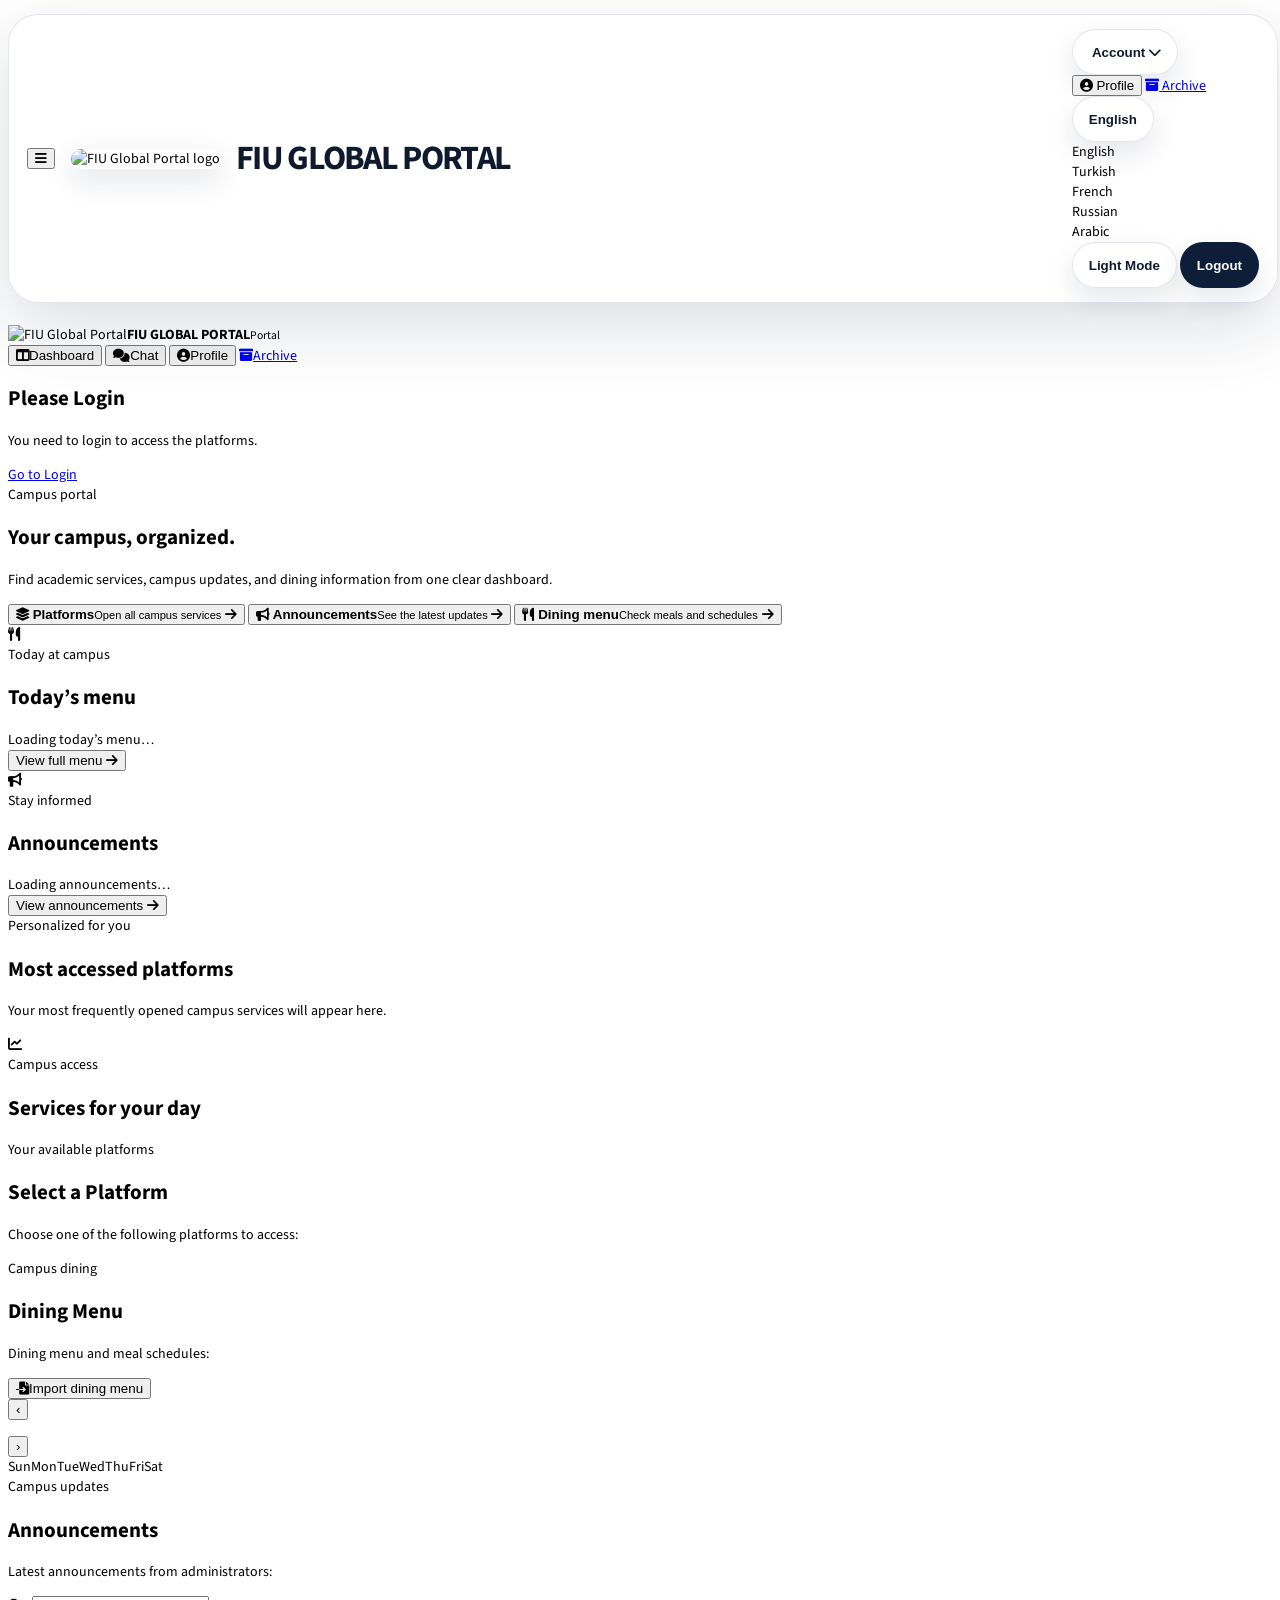
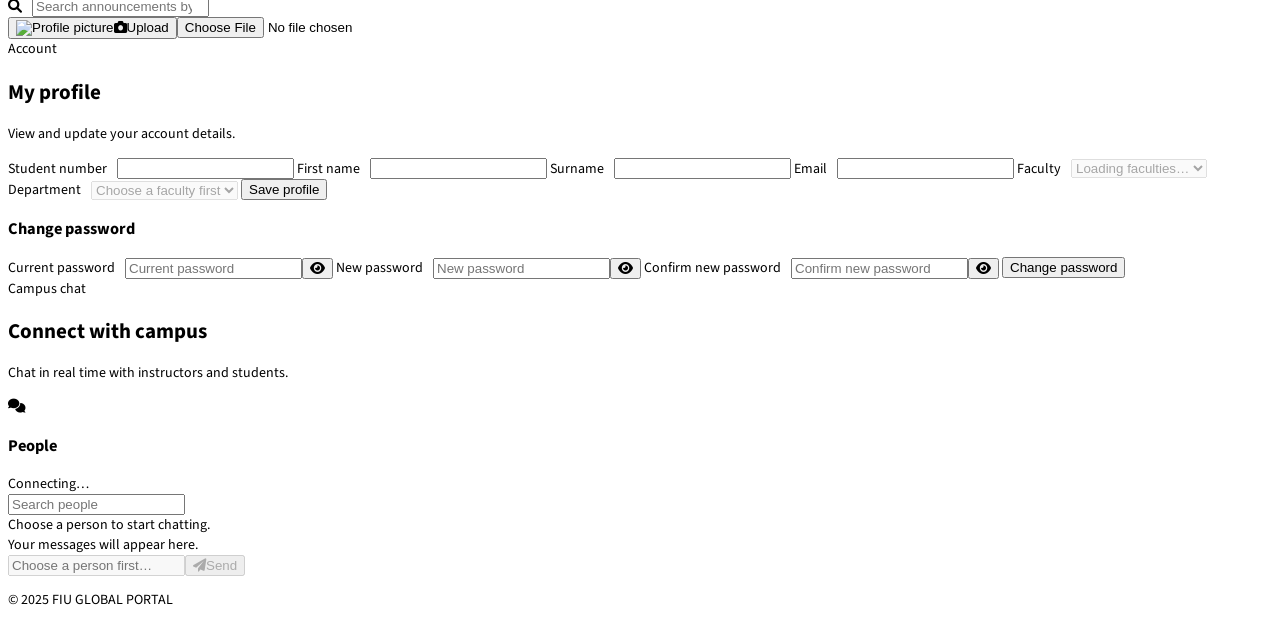
==== commit 088c40d1: "Implement portal admin and role visibility improvements" ====
--- a/wwwroot/index.html
+++ b/wwwroot/index.html
@@ -104,9 +104,9 @@
             body.user-portal .user-dropdown-content { flex-wrap: wrap; justify-content: flex-start; }
         }
     </style>
-    <link rel="stylesheet" href="/css/design-fixes.css?v=39">
+    <link rel="stylesheet" href="/css/design-fixes.css?v=40">
     <link rel="stylesheet" href="/css/dashboard-refined.css?v=5">
-    <link rel="stylesheet" href="/css/portal-upgrades.css?v=20">
+    <link rel="stylesheet" href="/css/portal-upgrades.css?v=21">
     <!--<style>
     
      * Responsive mobile adjustments
@@ -352,8 +352,8 @@
                     <label><span data-i18n="profile.firstName">First name</span><input id="profile-page-first_name" name="first_name"></label>
                     <label><span data-i18n="profile.surname">Surname</span><input id="profile-page-last_name" name="last_name"></label>
                     <label><span>Email</span><input id="profile-page-email" name="email" type="email" inputmode="email" autocomplete="email" pattern="^[^@\s]+@final\.edu\.tr$" title="Use your @final.edu.tr email address" required></label>
-                    <label><span data-i18n="profile.faculty">Faculty</span><select id="profile-page-faculty" name="faculty" autocomplete="organization"><option value="" data-i18n="profile.loadingFaculties">Loading faculties…</option></select></label>
-                    <label><span data-i18n="profile.department">Department</span><select id="profile-page-department" name="department"><option value="" data-i18n="profile.chooseFaculty">Choose a faculty first</option></select></label>
+                    <label><span data-i18n="profile.faculty">Faculty</span><select id="profile-page-faculty" name="faculty" autocomplete="organization" disabled><option value="" data-i18n="profile.loadingFaculties">Loading faculties…</option></select></label>
+                    <label><span data-i18n="profile.department">Department</span><select id="profile-page-department" name="department" disabled><option value="" data-i18n="profile.chooseFaculty">Choose a faculty first</option></select></label>
                     <button class="btn btn-primary" type="submit" data-i18n="profile.save">Save profile</button>
                 </form>
                 <div class="profile-page-password">
@@ -397,7 +397,7 @@
     <script src="/js/language.js?v=15"></script>
     <script src="/js/portal-i18n-catalog.js?v=2"></script>
     <script src="/js/session-timeout.js?v=1"></script>
-    <script src="/js/main.js?v=60"></script>
+    <script src="/js/main.js?v=62"></script>
     <script src="/js/user_admin_link.js?v=3"></script>
     <script src="/js/tour.js?v=13"></script>
     <script src="/js/login.js?v=9"></script>
